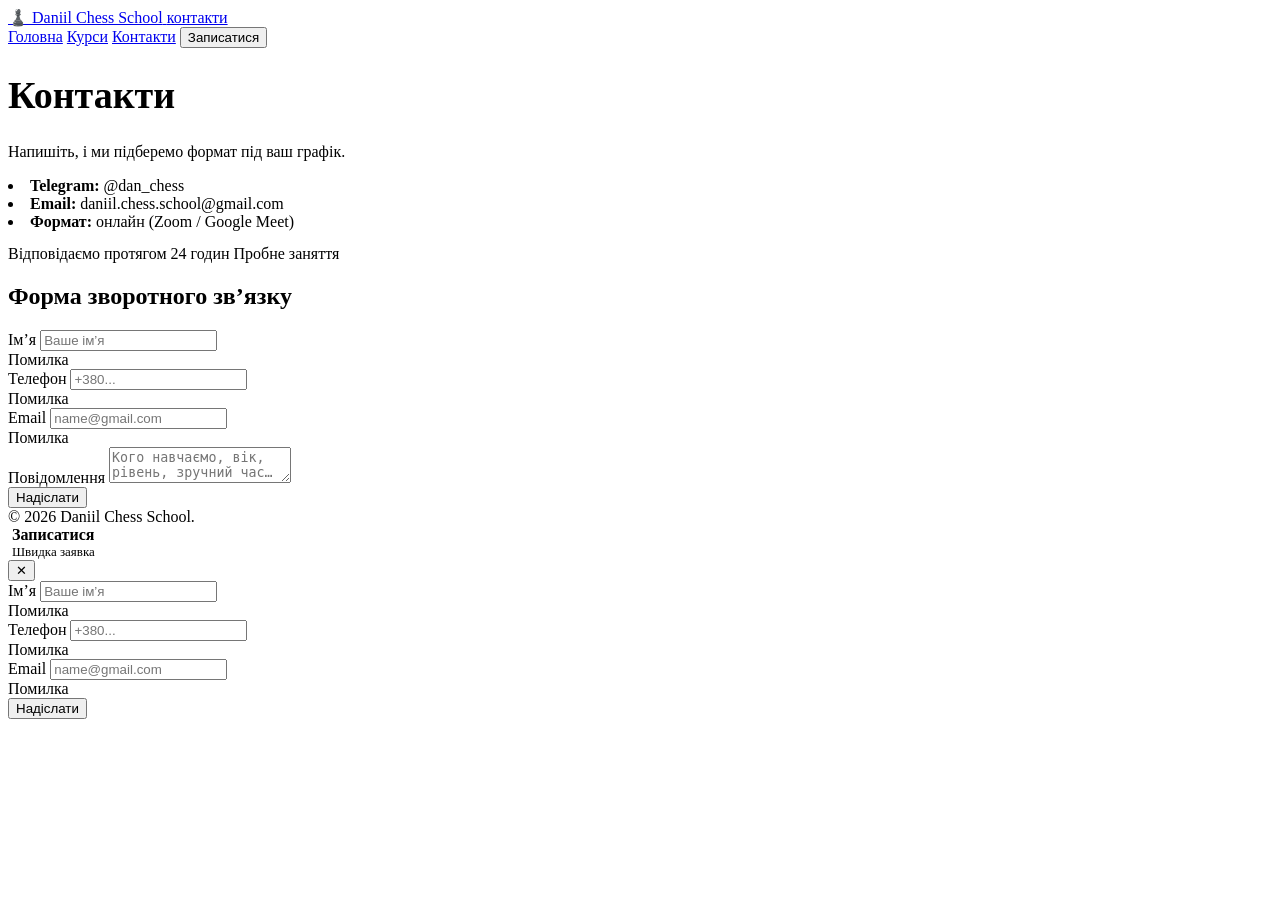
==== contacts.html @ 2044c04a "Add files via upload" ====
<!doctype html>
<html lang="uk">
<head>
 <meta charset="utf-8" />
  <meta name="viewport" content="width=device-width, initial-scale=1" />
  <title>Daniil Chess School | Контакти</title>
  <link rel="stylesheet" href="css/styles.css" />
  <script defer src="js/main.js"></script>
</head>
<body>
<header>
  <div class="container nav">
    <a class="brand" href="index.html">
      ♟️ <span>Daniil Chess School</span>
      <span class="badge">контакти</span>
    </a>
    <nav class="links"> 
      <a data-nav href="index.html">Головна</a>
      <a data-nav href="courses.html">Курси</a>
      <a data-nav href="contacts.html">Контакти</a>
      <button class="btn primary" data-open-modal>Записатися</button>
    </nav>
  </div>
</header>

<main class="section">
  <div class="container split">
    <div class="card pad">
      <h1 class="h1" style="font-size:38px;">Контакти</h1>
      <p class="lead">Напишіть, і ми підберемо формат під ваш графік.</p>

      <div class="hr"></div>

      <div class="grid" style="gap:10px;">
        <div class="list">
          <li><b>Telegram:</b> @dan_chess</li>
          <li><b>Email:</b> daniil.chess.school@gmail.com</li>
          <li><b>Формат:</b> онлайн (Zoom / Google Meet)</li>
        </div>
      </div>

      <div style="margin-top:14px;" class="pillrow">
        <span class="pill">Відповідаємо протягом 24 годин</span>
        <span class="pill">Пробне заняття</span>
      </div>
    </div>

    <div class="card pad">
      <h2 class="title">Форма зворотного зв’язку</h2>

      <form data-validate>
        <div class="field">
          <label>Ім’я</label>
          <input name="name" placeholder="Ваше ім’я" />
          <div class="error">Помилка</div>
        </div>

        <div class="field">
          <label>Телефон</label>
          <input name="phone" placeholder="+380..." />
          <div class="error">Помилка</div>
        </div>

        <div class="field">
          <label>Email</label>
          <input name="email" placeholder="name@gmail.com" />
          <div class="error">Помилка</div>
        </div>

        <div class="field">
          <label>Повідомлення</label>
          <textarea name="message" placeholder="Кого навчаємо, вік, рівень, зручний час…"></textarea>
        </div>

        <button class="btn primary" type="submit">Надіслати</button>
        <div class="toast" data-toast></div>
      </form>
    </div>
  </div>
</main>

<footer class="footer">
  <div class="container">© <span id="year"></span> Daniil Chess School.</div>
</footer>

<!-- MODAL (швидкий запис) -->
<div class="modal" data-modal aria-hidden="true" role="dialog" aria-label="Форма запису">
  <div class="modal-box">
    <div class="modal-head">
      <div style="padding:0 0 0 4px;">
        <div style="font-weight:900;">Записатися</div>
        <div class="muted" style="font-size:13px;">Швидка заявка</div>
      </div>
      <button class="close" type="button" aria-label="Закрити" data-close-modal>✕</button>
    </div>

    <div class="modal-body">
      <form data-validate>
        <div class="field">
          <label>Ім’я</label>
          <input name="name" placeholder="Ваше ім’я" />
          <div class="error">Помилка</div>
        </div>

        <div class="field">
          <label>Телефон</label>
          <input name="phone" placeholder="+380..." />
          <div class="error">Помилка</div>
        </div>

        <div class="field">
          <label>Email</label>
          <input name="email" placeholder="name@gmail.com" />
          <div class="error">Помилка</div>
        </div>

        <button class="btn primary" type="submit">Надіслати</button>
        <div class="toast" data-toast></div>
      </form>
    </div>
  </div>
</div>

<script>
  document.getElementById("year").textContent = new Date().getFullYear();
</script>
</body>
</html>
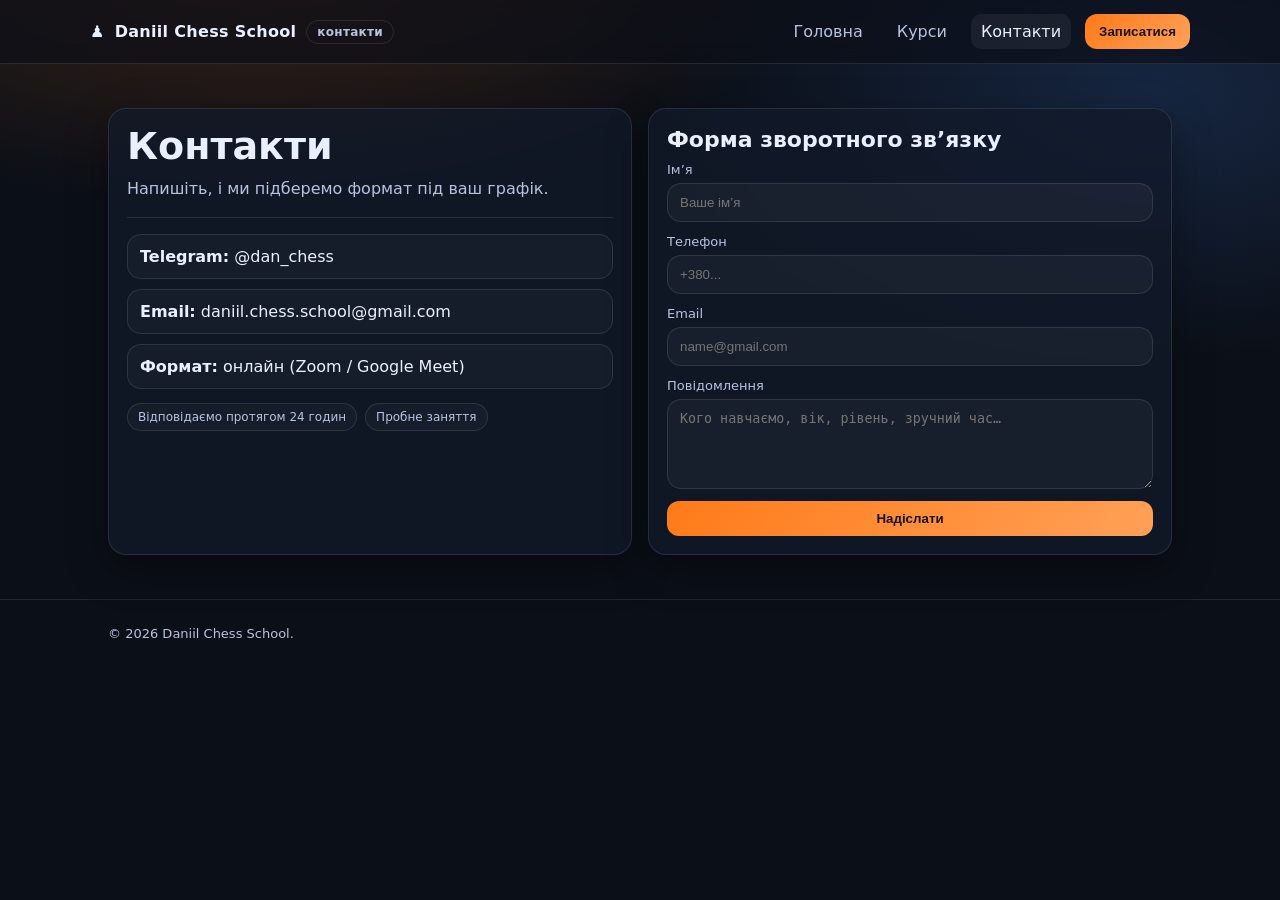
==== commit 10634197: "Update contacts.html" ====
--- a/contacts.html
+++ b/contacts.html
@@ -4,8 +4,8 @@
  <meta charset="utf-8" />
   <meta name="viewport" content="width=device-width, initial-scale=1" />
   <title>Daniil Chess School | Контакти</title>
-  <link rel="stylesheet" href="css/styles.css" />
-  <script defer src="js/main.js"></script>
+  <link rel="stylesheet" href="styles.css" />
+  <script defer src="main.js"></script>
 </head>
 <body>
 <header>
@@ -125,4 +125,4 @@
   document.getElementById("year").textContent = new Date().getFullYear();
 </script>
 </body>
-</html>+</html>
--- a/styles.css
+++ b/styles.css
@@ -0,0 +1,273 @@
+:root{
+  --bg:#0b0f17;
+  --card:#121a2a;
+  --text:#eaf0ff;
+  --muted:#b8c3df;
+  --accent:#ff7a18;
+  --line:rgba(255,255,255,.10);
+  --shadow:0 14px 40px rgba(0,0,0,.35);
+  --radius:18px;
+  --max:1100px;
+}
+
+*{box-sizing:border-box}
+html,body{height:100%}
+body{
+  margin:0;
+  font-family:system-ui,-apple-system,Segoe UI,Roboto,Arial,sans-serif;
+  background:radial-gradient(1000px 500px at 20% -10%, rgba(255,122,24,.22), transparent 60%),
+             radial-gradient(900px 500px at 90% 10%, rgba(73,142,255,.18), transparent 55%),
+             var(--bg);
+  color:var(--text);
+}
+a{color:inherit;text-decoration:none}
+img{max-width:100%;display:block}
+
+.container{max-width:var(--max);margin:0 auto;padding:0 18px}
+.section{padding:44px 0}
+.grid{display:grid;gap:16px}
+
+header{
+  position:sticky; top:0; z-index:50;
+  backdrop-filter: blur(10px);
+  background:rgba(11,15,23,.65);
+  border-bottom:1px solid var(--line);
+}
+.nav{
+  display:flex; align-items:center; justify-content:space-between;
+  padding:14px 0;
+}
+.brand{
+  display:flex; align-items:center; gap:10px;
+  font-weight:800; letter-spacing:.3px;
+}
+.badge{
+  font-size:12px; color:var(--muted);
+  padding:4px 10px; border:1px solid var(--line);
+  border-radius:999px;
+}
+.links{display:flex; gap:14px; align-items:center; flex-wrap:wrap}
+.links a{
+  padding:8px 10px; border-radius:10px;
+  color:var(--muted);
+}
+.links a.active, .links a:hover{background:rgba(255,255,255,.06); color:var(--text)}
+
+.btn{
+  border:0; cursor:pointer; font-weight:700;
+  padding:10px 14px; border-radius:12px;
+  background:rgba(255,255,255,.06); color:var(--text);
+  border:1px solid var(--line);
+}
+.btn:hover{transform:translateY(-1px)}
+.btn.primary{
+  background:linear-gradient(135deg, var(--accent), #ffa158);
+  color:#1b120a;
+  border:0;
+}
+.btn.ghost{background:transparent}
+.btn.small{padding:8px 10px; border-radius:10px; font-size:14px}
+
+.hero{
+  padding:56px 0 26px;
+}
+.hero-wrap{
+  display:grid; gap:18px;
+  grid-template-columns: 1.35fr .65fr;
+  align-items:stretch;
+}
+@media (max-width:900px){
+  .hero-wrap{grid-template-columns:1fr}
+}
+.h1{
+  font-size:44px; line-height:1.05; margin:0;
+}
+@media (max-width:520px){
+  .h1{font-size:34px}
+}
+.lead{
+  margin:10px 0 0;
+  color:var(--muted);
+  font-size:16px; line-height:1.5;
+  max-width:62ch;
+}
+.card{
+  background:rgba(18,26,42,.75);
+  border:1px solid var(--line);
+  border-radius:var(--radius);
+  box-shadow:var(--shadow);
+}
+.card.pad{padding:18px}
+.kpi{
+  display:grid; gap:12px;
+  grid-template-columns:repeat(3,1fr);
+}
+@media (max-width:600px){
+  .kpi{grid-template-columns:1fr}
+}
+.kpi .item{
+  padding:14px; border-radius:16px;
+  border:1px solid var(--line);
+  background:rgba(255,255,255,.04);
+}
+.kpi .num{font-size:20px; font-weight:900}
+.kpi .txt{color:var(--muted); font-size:13px; margin-top:6px}
+
+.split{
+  display:grid; gap:16px;
+  grid-template-columns: 1fr 1fr;
+}
+@media (max-width:900px){
+  .split{grid-template-columns:1fr}
+}
+
+.title{
+  font-size:22px; margin:0 0 10px;
+}
+.muted{color:var(--muted)}
+.pillrow{display:flex; gap:8px; flex-wrap:wrap}
+
+.pill{
+  font-size:12px; color:var(--muted);
+  padding:6px 10px; border-radius:999px;
+  border:1px solid var(--line);
+  background:rgba(255,255,255,.03);
+}
+
+.list{
+  margin:0; padding:0; list-style:none;
+  display:grid; gap:10px;
+}
+.list li{
+  padding:12px 12px;
+  border:1px solid var(--line);
+  border-radius:14px;
+  background:rgba(255,255,255,.03);
+}
+.list li b{color:var(--text)}
+
+.footer{
+  padding:26px 0 36px;
+  border-top:1px solid var(--line);
+  color:var(--muted);
+  font-size:13px;
+}
+
+.hr{height:1px;background:var(--line);margin:16px 0}
+
+/* Courses */
+.filters{
+  display:flex; gap:8px; flex-wrap:wrap;
+  align-items:center; margin:10px 0 18px;
+}
+.filter-btn[aria-pressed="true"]{
+  background:rgba(255,122,24,.18);
+  border-color:rgba(255,122,24,.35);
+  color:var(--text);
+}
+.course-grid{
+  display:grid; gap:14px;
+  grid-template-columns:repeat(3,1fr);
+}
+@media (max-width:980px){
+  .course-grid{grid-template-columns:repeat(2,1fr)}
+}
+@media (max-width:620px){
+  .course-grid{grid-template-columns:1fr}
+}
+.course h3{margin:0 0 6px}
+.course .meta{color:var(--muted); font-size:13px}
+.course .price{font-weight:900; margin-top:10px}
+.course .actions{display:flex; gap:10px; margin-top:12px; flex-wrap:wrap}
+
+/* FAQ accordion */
+.faq{
+  display:grid; gap:10px;
+}
+.faq-item{
+  border:1px solid var(--line);
+  border-radius:16px;
+  background:rgba(255,255,255,.03);
+  overflow:hidden;
+}
+.faq-q{
+  width:100%;
+  text-align:left;
+  background:transparent;
+  border:0;
+  color:var(--text);
+  padding:14px 14px;
+  cursor:pointer;
+  display:flex; align-items:center; justify-content:space-between;
+  font-weight:800;
+}
+.faq-a{
+  padding:0 14px 14px;
+  color:var(--muted);
+  line-height:1.5;
+  display:none;
+}
+.faq-item.open .faq-a{display:block}
+.chev{opacity:.8}
+
+/* Modal */
+.modal{
+  position:fixed; inset:0;
+  display:none;
+  align-items:center; justify-content:center;
+  padding:18px;
+  background:rgba(0,0,0,.55);
+  z-index:1000;
+}
+.modal.open{display:flex}
+.modal-box{
+  width:min(560px, 100%);
+  border-radius:22px;
+  border:1px solid var(--line);
+  background:rgba(18,26,42,.92);
+  box-shadow:var(--shadow);
+}
+.modal-head{
+  display:flex; justify-content:space-between; align-items:center;
+  padding:16px 16px 0;
+}
+.modal-body{padding:16px}
+.close{
+  background:transparent; border:0; color:var(--muted);
+  cursor:pointer; font-size:18px;
+}
+
+form{display:grid; gap:12px}
+.field{display:grid; gap:6px}
+label{font-size:13px; color:var(--muted)}
+input, select, textarea{
+  width:100%;
+  padding:11px 12px;
+  border-radius:14px;
+  border:1px solid var(--line);
+  background:rgba(255,255,255,.04);
+  color:var(--text);
+  outline:none;
+}
+textarea{min-height:90px; resize:vertical}
+input:focus, select:focus, textarea:focus{border-color:rgba(255,122,24,.45)}
+.error{
+  font-size:12px;
+  color:#ffb3b3;
+  display:none;
+}
+.field.invalid .error{display:block}
+.toast{
+  display:none;
+  margin-top:10px;
+  padding:10px 12px;
+  border-radius:14px;
+  border:1px solid rgba(80,255,170,.25);
+  background:rgba(80,255,170,.10);
+  color:#d8ffe9;
+  font-size:13px;
+}
+.toast.show{display:block}
+
+/* small helper */
+.hidden{display:none !important}
